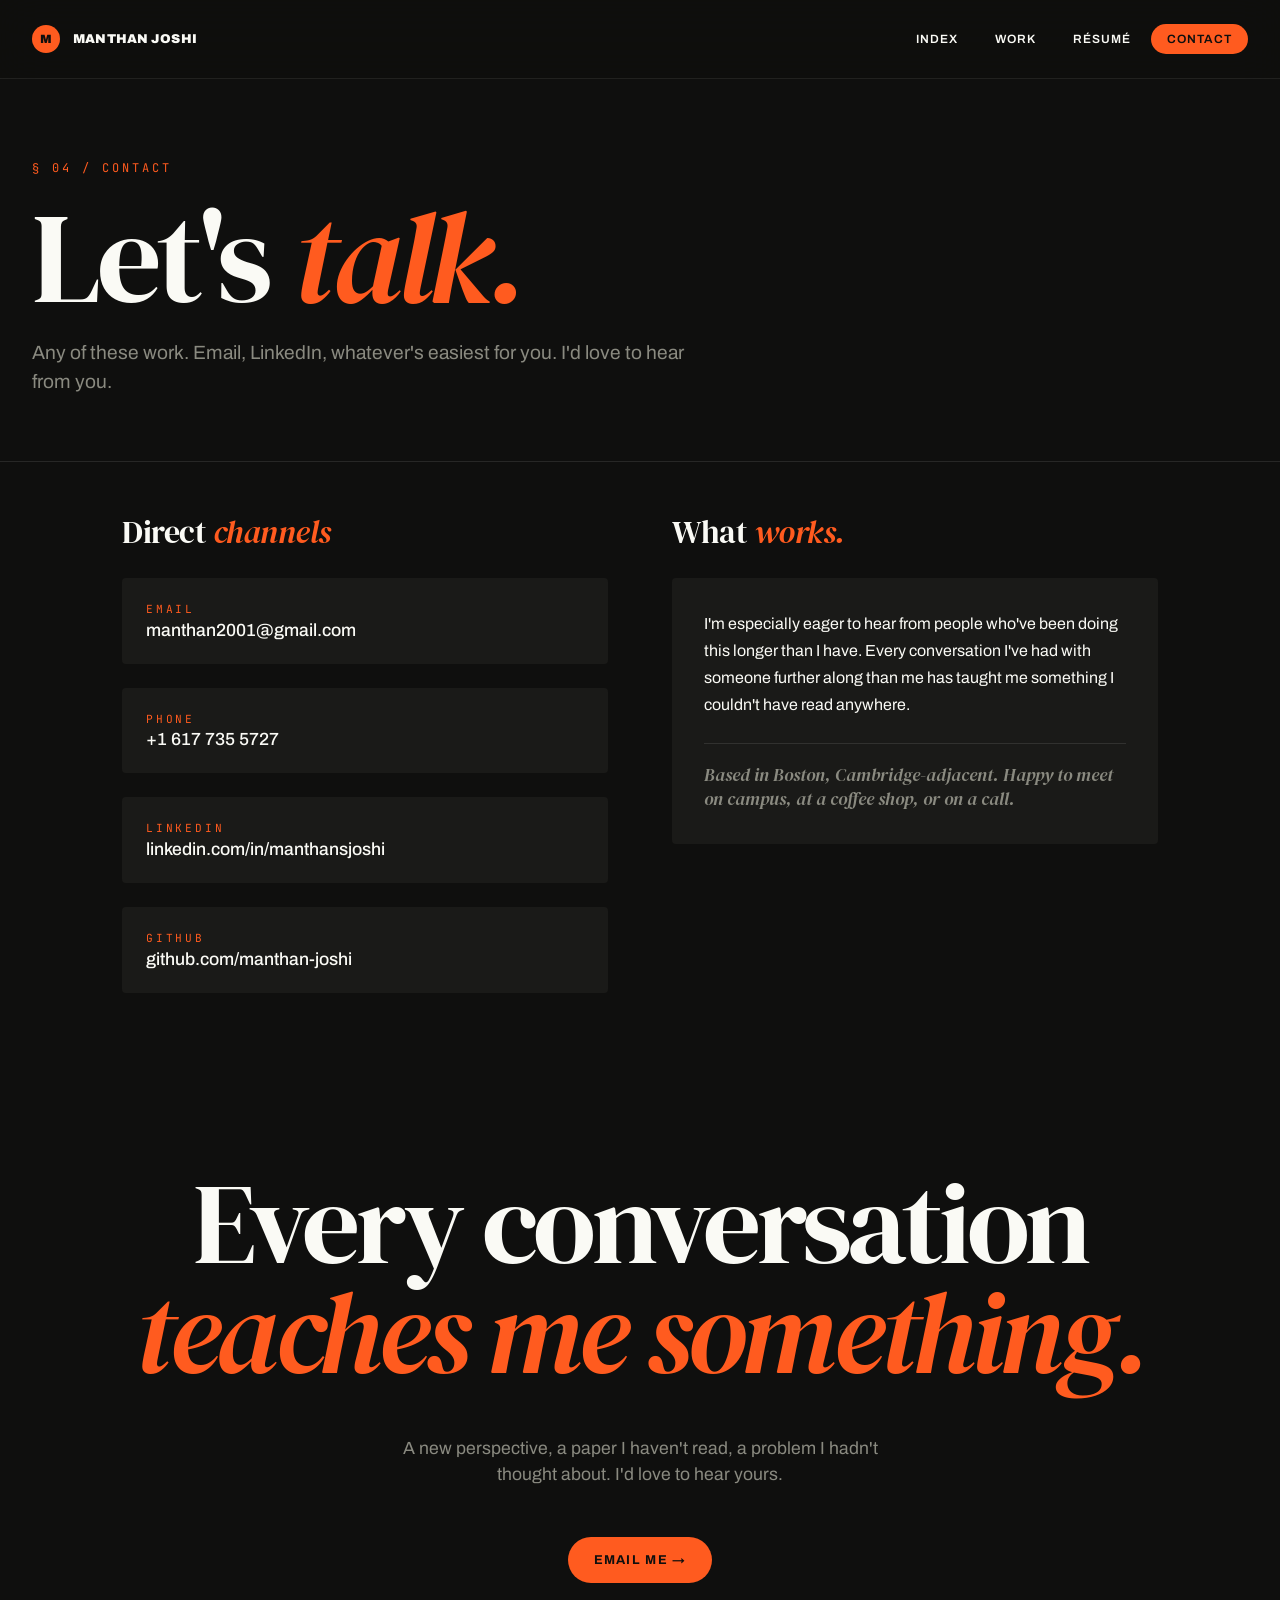
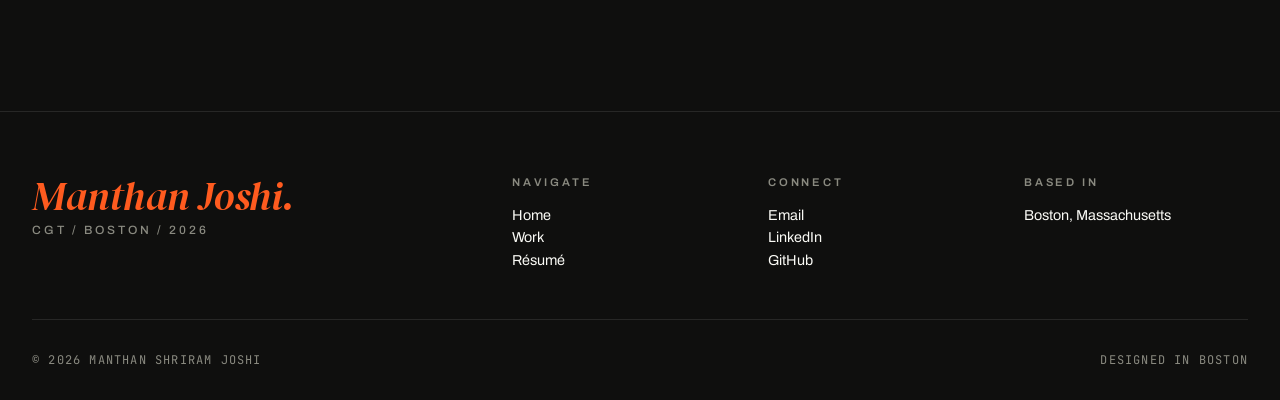
==== contact.html @ 99e28881 "Add files via upload" ====
<!DOCTYPE html>
<html lang="en">
<head>
<meta charset="UTF-8">
<meta name="viewport" content="width=device-width, initial-scale=1.0">
<title>Contact — Manthan Joshi</title>
<link rel="preconnect" href="https://fonts.googleapis.com">
<link rel="preconnect" href="https://fonts.gstatic.com" crossorigin>
<link href="https://fonts.googleapis.com/css2?family=Archivo:wght@400;500;600;700;800;900&family=DM+Serif+Display:ital@0;1&family=JetBrains+Mono:wght@400&display=swap" rel="stylesheet">
<link rel="stylesheet" href="styles.css">
</head>
<body>

<nav>
  <a href="index.html" class="brand"><span class="mark">M</span><span>MANTHAN JOSHI</span></a>
  <div class="nav-links">
    <a href="index.html">Index</a>    <a href="projects.html">Work</a>
    <a href="resume.html">Résumé</a>
    <a href="contact.html" class="current">Contact</a>
  </div>
</nav>

<section class="page-hero">
  <div class="kicker">§ 04 / Contact</div>
  <h1>Let's <span class="it">talk.</span></h1>
  <p class="subtitle">Any of these work. Email, LinkedIn, whatever's easiest for you. I'd love to hear from you.</p>
</section>

<section class="contact-grid">
  <div class="contact-block">
    <h3>Direct <span class="it">channels</span></h3>
    <div class="contact-list">
      <a href="mailto:manthan2001@gmail.com" class="contact-item">
        <span class="label">Email</span>
        <span class="value">manthan2001@gmail.com</span>
      </a>
      <a href="tel:+16177355727" class="contact-item">
        <span class="label">Phone</span>
        <span class="value">+1 617 735 5727</span>
      </a>
      <a href="https://www.linkedin.com/in/manthansjoshi/" target="_blank" class="contact-item">
        <span class="label">LinkedIn</span>
        <span class="value">linkedin.com/in/manthansjoshi</span>
      </a>
      <a href="https://github.com/manthan-joshi" target="_blank" class="contact-item">
        <span class="label">GitHub</span>
        <span class="value">github.com/manthan-joshi</span>
      </a>
    </div>
  </div>

  <div class="contact-block">
    <h3>What <span class="it">works.</span></h3>
    <div style="background:var(--panel);padding:2rem;border-radius:4px;font-size:1rem;line-height:1.7">
      <p style="margin-bottom:1.2rem">I'm especially eager to hear from people who've been doing this longer than I have. Every conversation I've had with someone further along than me has taught me something I couldn't have read anywhere.</p>
      <p style="color:var(--ink-dim);font-style:italic;font-family:'DM Serif Display',serif;font-size:1.1rem;line-height:1.4;padding-top:1.2rem;border-top:1px solid var(--line);margin-top:1.5rem">Based in Boston, Cambridge-adjacent. Happy to meet on campus, at a coffee shop, or on a call.</p>
    </div>
  </div>
</section>

<section class="cta-block">
  <h2>Every conversation <span class="it">teaches me something.</span></h2>
  <p class="sub">A new perspective, a paper I haven't read, a problem I hadn't thought about. I'd love to hear yours.</p>
  <div class="cta-row">
    <a href="mailto:manthan2001@gmail.com" class="btn btn-primary">Email Me →</a>
  </div>
</section>

<footer>
  <div class="footer-grid">
    <div class="footer-brand">Manthan <em>Joshi.</em><span>CGT / Boston / 2026</span></div>
    <div>
      <h4>Navigate</h4>
      <a href="index.html">Home</a>      <a href="projects.html">Work</a>
      <a href="resume.html">Résumé</a>
    </div>
    <div>
      <h4>Connect</h4>
      <a href="mailto:manthan2001@gmail.com">Email</a>
      <a href="https://www.linkedin.com/in/manthansjoshi/" target="_blank">LinkedIn</a>
      <a href="https://github.com/manthan-joshi" target="_blank">GitHub</a>
    </div>
    <div>
      <h4>Based in</h4>
      <a>Boston, Massachusetts</a>
    </div>
  </div>
  <div class="footer-bottom">
    <div>© 2026 MANTHAN SHRIRAM JOSHI</div>
    <div>DESIGNED IN BOSTON</div>
  </div>
</footer>

</body>
</html>
---- styles.css ----
/* ============================================
   MANTHAN JOSHI PORTFOLIO — MASTER STYLESHEET
   ============================================ */

:root{
  --bg:#0f0f0e;
  --ink:#fafaf5;
  --ink-dim:#8a8a80;
  --accent:#ff5b1f;
  --panel:#1a1a18;
  --yellow:#ffd84a;
  --line:rgba(255,255,245,0.1);
  --line-strong:rgba(255,255,245,0.15);
}

*{margin:0;padding:0;box-sizing:border-box}
html{scroll-behavior:smooth}
body{
  background:var(--bg);color:var(--ink);
  font-family:'Archivo',sans-serif;font-weight:400;
  overflow-x:hidden;-webkit-font-smoothing:antialiased;
}
a{color:inherit}
img{max-width:100%;height:auto}

/* ====== NAV ====== */
nav{
  position:fixed;top:0;left:0;right:0;z-index:100;
  display:flex;justify-content:space-between;align-items:center;
  padding:1.5rem 2rem;
  background:rgba(15,15,14,0.85);backdrop-filter:blur(20px);
  border-bottom:1px solid rgba(255,255,245,0.08);
  font-size:0.8rem;font-weight:500;letter-spacing:0.05em;
}
.brand{display:flex;align-items:center;gap:0.8rem;font-weight:900;text-transform:uppercase;letter-spacing:0.02em;text-decoration:none;color:var(--ink)}
.brand .mark{width:28px;height:28px;background:var(--accent);border-radius:50%;display:flex;align-items:center;justify-content:center;color:var(--bg);font-size:0.75rem;font-weight:900}
.nav-links{display:flex;gap:0.3rem}
.nav-links a{color:var(--ink);text-decoration:none;padding:0.5rem 1rem;border-radius:999px;transition:all 0.2s;text-transform:uppercase;font-size:0.75rem;letter-spacing:0.08em;font-weight:600}
.nav-links a:hover{background:var(--ink);color:var(--bg)}
.nav-links a.current{background:var(--accent);color:var(--bg)}

/* ====== HERO (HOMEPAGE) ====== */
.hero{
  min-height:100vh;padding:8rem 2rem 4rem;
  display:grid;grid-template-columns:1fr;gap:2rem;
  position:relative;
}
.hero-top{display:flex;justify-content:space-between;align-items:flex-start;font-size:0.75rem;letter-spacing:0.25em;text-transform:uppercase;color:var(--ink-dim);font-family:'JetBrains Mono',monospace;flex-wrap:wrap;gap:1rem}
.hero-top .dot{display:inline-block;width:8px;height:8px;background:var(--accent);border-radius:50%;margin-right:0.5rem;vertical-align:middle;animation:flash 2s infinite}
@keyframes flash{0%,100%{opacity:1}50%{opacity:0.3}}

.hero-headline{
  font-family:'DM Serif Display',serif;font-weight:400;
  font-size:clamp(4rem,18vw,22rem);
  line-height:0.82;
  letter-spacing:-0.045em;
  margin:2rem 0;
}
.hero-headline .line{display:block;position:relative}
.hero-headline .line1{color:var(--ink)}
.hero-headline .line2{color:var(--accent);font-style:italic;padding-left:12%}
.hero-headline .line3{color:var(--ink);text-align:right}
.hero-headline .reveal{display:inline-block;overflow:hidden;vertical-align:bottom}
.hero-headline .reveal span{display:inline-block;transform:translateY(100%);animation:up 1s cubic-bezier(.2,.8,.2,1) forwards}
.hero-headline .line1 .reveal span{animation-delay:0.1s}
.hero-headline .line2 .reveal span{animation-delay:0.3s}
.hero-headline .line3 .reveal span{animation-delay:0.5s}
@keyframes up{to{transform:translateY(0)}}

.hero-foot{
  display:grid;grid-template-columns:1fr auto 1fr;gap:3rem;
  padding-top:2rem;border-top:1px solid var(--line-strong);
  align-items:end;
}
.hero-intro{font-size:1.1rem;line-height:1.5;max-width:48ch}
.hero-intro .hl{background:var(--accent);color:var(--bg);padding:0.05em 0.3em;font-weight:700}

.hero-img-wrap{position:relative;width:200px;height:260px}
.hero-img{width:100%;height:100%;object-fit:cover;filter:contrast(1.05) saturate(0.95)}

.hero-cta{display:flex;flex-direction:column;gap:0.8rem;align-items:flex-end}

/* ====== BUTTONS ====== */
.btn{padding:1rem 1.6rem;font-weight:700;text-transform:uppercase;letter-spacing:0.1em;font-size:0.8rem;text-decoration:none;border-radius:999px;transition:all 0.2s;display:inline-flex;align-items:center;gap:0.5rem;cursor:pointer;border:none;font-family:inherit}
.btn-primary{background:var(--accent);color:var(--bg)}
.btn-primary:hover{background:var(--yellow);transform:translate(-2px,-2px);box-shadow:4px 4px 0 var(--ink)}
.btn-ghost{background:transparent;color:var(--ink);border:1px solid var(--ink)}
.btn-ghost:hover{background:var(--ink);color:var(--bg)}

/* ====== CAPABILITIES BAND (was loud orange marquee) ====== */
.scroller{
  background:transparent;
  color:var(--ink-dim);
  padding:2.5rem 0;overflow:hidden;white-space:nowrap;
  border-top:1px solid var(--line);border-bottom:1px solid var(--line);
  margin:2rem 0;
}
.scroller-track{
  display:inline-block;animation:roll 90s linear infinite;
  font-family:'Archivo',sans-serif;font-size:0.85rem;
  font-weight:500;letter-spacing:0.35em;text-transform:uppercase;
}
.scroller-track span{margin:0 2.5rem}
.scroller-track .star{color:var(--accent);opacity:0.7;font-weight:400}
@keyframes roll{from{transform:translateX(0)}to{transform:translateX(-50%)}}

/* ====== SECTIONS ====== */
.section{padding:8rem 2rem;position:relative}
.section-label{
  display:flex;align-items:center;gap:1rem;margin-bottom:3rem;
  font-size:0.75rem;letter-spacing:0.25em;text-transform:uppercase;
  font-family:'JetBrains Mono',monospace;color:var(--ink-dim);
}
.section-label .num{font-family:'DM Serif Display',serif;font-style:italic;font-size:3rem;color:var(--accent);letter-spacing:-0.02em}
.section-label .line{flex:1;height:1px;background:var(--line-strong)}

/* ====== ABOUT ====== */
.about-grid{display:grid;grid-template-columns:2fr 1fr;gap:4rem;align-items:start}
.about h2{font-family:'DM Serif Display',serif;font-size:clamp(2.5rem,5vw,4.5rem);line-height:1.05;font-weight:400;letter-spacing:-0.025em;margin-bottom:2rem}
.about h2 .it{font-style:italic;color:var(--accent)}
.about-body{font-size:1.15rem;line-height:1.6;color:var(--ink);max-width:60ch}
.about-body p+p{margin-top:1.5rem}
.about-body .pull{font-family:'DM Serif Display',serif;font-style:italic;color:var(--accent)}

/* Sidebar — FIXED: now uses Archivo instead of JetBrains Mono */
.about-side{background:var(--panel);padding:2rem;border-radius:4px}
.about-side dt{
  font-family:'Archivo',sans-serif;
  font-size:0.7rem;letter-spacing:0.25em;text-transform:uppercase;
  color:var(--ink-dim);font-weight:600;
  margin-top:1.4rem;margin-bottom:0.25rem;
}
.about-side dt:first-child{margin-top:0}
.about-side dd{
  font-family:'Archivo',sans-serif;
  font-size:1rem;color:var(--ink);font-weight:500;
  line-height:1.4;letter-spacing:-0.005em;
}
.about-side dd .accent{color:var(--accent)}

/* ====== WORK ARCHIVE ====== */
.archive{padding:6rem 2rem;background:var(--panel)}
.archive-head{display:flex;justify-content:space-between;align-items:baseline;margin-bottom:3rem;flex-wrap:wrap;gap:1rem}
.archive-head h2{font-family:'DM Serif Display',serif;font-size:clamp(3rem,6vw,5rem);font-weight:400;letter-spacing:-0.03em}
.archive-head h2 .it{font-style:italic;color:var(--accent)}
.archive-head .count{font-family:'JetBrains Mono',monospace;font-size:0.8rem;letter-spacing:0.2em;color:var(--ink-dim);text-transform:uppercase}

.work-row{
  display:grid;grid-template-columns:60px 140px 1fr auto 40px;
  gap:2rem;align-items:center;
  padding:2rem 0;border-top:1px solid var(--line);
  transition:all 0.3s;position:relative;
  text-decoration:none;color:var(--ink);
}
.work-row:last-child{border-bottom:1px solid var(--line)}
.work-row:hover{padding-left:1rem}
.work-row:hover .w-title{color:var(--accent)}
.work-row:hover .w-arrow{transform:translateX(6px);color:var(--accent)}
.w-num{font-family:'DM Serif Display',serif;font-style:italic;font-size:2rem;color:var(--ink-dim)}
.w-cat{font-family:'JetBrains Mono',monospace;font-size:0.7rem;letter-spacing:0.2em;text-transform:uppercase;color:var(--ink-dim)}
.w-title{font-family:'DM Serif Display',serif;font-size:clamp(1.4rem,2.5vw,2rem);line-height:1.15;font-weight:400;letter-spacing:-0.015em;transition:color 0.3s}
.w-title .it{font-style:italic}
.w-year{font-family:'JetBrains Mono',monospace;font-size:0.8rem;color:var(--ink-dim);letter-spacing:0.1em}
.w-arrow{font-size:1.5rem;color:var(--ink-dim);transition:all 0.3s}

/* ====== CTA BLOCK ====== */
.cta-block{padding:8rem 2rem;text-align:center;position:relative}
.cta-block h2{font-family:'DM Serif Display',serif;font-size:clamp(3rem,9vw,8rem);line-height:0.95;font-weight:400;letter-spacing:-0.04em;margin-bottom:3rem}
.cta-block h2 .it{font-style:italic;color:var(--accent)}
.cta-block .sub{font-size:1.1rem;color:var(--ink-dim);max-width:50ch;margin:0 auto 3rem;line-height:1.5}
.cta-row{display:flex;gap:1rem;justify-content:center;flex-wrap:wrap}

/* ====== FOOTER ====== */
footer{background:var(--bg);padding:4rem 2rem 2rem;border-top:1px solid var(--line)}
.footer-grid{display:grid;grid-template-columns:2fr 1fr 1fr 1fr;gap:2rem;margin-bottom:3rem}
.footer-brand{font-family:'DM Serif Display',serif;font-size:2.5rem;font-style:italic;color:var(--accent);line-height:1}
.footer-brand span{display:block;font-family:'Archivo',sans-serif;font-style:normal;font-size:0.75rem;color:var(--ink-dim);letter-spacing:0.25em;text-transform:uppercase;margin-top:0.5rem;font-weight:500}
footer h4{font-size:0.7rem;letter-spacing:0.25em;text-transform:uppercase;color:var(--ink-dim);margin-bottom:1rem;font-weight:600}
footer a{display:block;color:var(--ink);text-decoration:none;padding:0.2rem 0;font-size:0.9rem;transition:color 0.2s}
footer a:hover{color:var(--accent)}
.footer-bottom{border-top:1px solid var(--line);padding-top:2rem;display:flex;justify-content:space-between;font-family:'JetBrains Mono',monospace;font-size:0.75rem;color:var(--ink-dim);letter-spacing:0.1em;flex-wrap:wrap;gap:1rem}

/* ============================================
   INNER PAGE STYLES (About, Projects, etc.)
   ============================================ */

/* Page hero (non-home) */
.page-hero{padding:10rem 2rem 4rem;border-bottom:1px solid var(--line)}
.page-hero .kicker{font-family:'JetBrains Mono',monospace;font-size:0.75rem;letter-spacing:0.25em;text-transform:uppercase;color:var(--accent);margin-bottom:1.5rem}
.page-hero h1{
  font-family:'DM Serif Display',serif;font-weight:400;
  font-size:clamp(3.5rem,10vw,9rem);line-height:0.9;
  letter-spacing:-0.035em;margin-bottom:1.5rem;
}
.page-hero h1 .it{font-style:italic;color:var(--accent)}
.page-hero .subtitle{font-size:1.2rem;line-height:1.5;max-width:60ch;color:var(--ink-dim)}

/* About page specific */
.about-page .long{padding:5rem 2rem;max-width:1400px;margin:0 auto}
.about-page .long-grid{display:grid;grid-template-columns:1fr 2fr;gap:5rem;align-items:start}
.about-page .long-grid .label{font-family:'JetBrains Mono',monospace;font-size:0.75rem;letter-spacing:0.25em;text-transform:uppercase;color:var(--accent);position:sticky;top:7rem}
.about-page .long-grid .body{font-size:1.25rem;line-height:1.6;color:var(--ink)}
.about-page .long-grid .body p+p{margin-top:1.5rem}
.about-page .long-grid .body .pull{font-family:'DM Serif Display',serif;font-style:italic;color:var(--accent);font-size:1.4rem;line-height:1.3;display:block;margin:1.5rem 0;padding-left:1.5rem;border-left:2px solid var(--accent)}

/* Values / how I work grid */
.values-grid{display:grid;grid-template-columns:repeat(3,1fr);gap:1.5rem;margin-top:3rem}
.value-card{background:var(--panel);padding:2rem;border-radius:4px;border-top:2px solid var(--accent)}
.value-card .num{font-family:'DM Serif Display',serif;font-style:italic;font-size:2.5rem;color:var(--accent);line-height:1}
.value-card h4{font-family:'DM Serif Display',serif;font-size:1.5rem;font-weight:400;margin:0.5rem 0 0.8rem;letter-spacing:-0.01em}
.value-card p{font-size:0.95rem;line-height:1.55;color:var(--ink)}

/* Timeline */
.timeline{padding:5rem 2rem;max-width:1400px;margin:0 auto;border-top:1px solid var(--line)}
.timeline-item{display:grid;grid-template-columns:180px 1fr;gap:3rem;padding:2.5rem 0;border-top:1px solid var(--line);align-items:baseline}
.timeline-item:first-of-type{border-top:none}
.timeline-item .when{font-family:'JetBrains Mono',monospace;font-size:0.85rem;letter-spacing:0.1em;color:var(--accent)}
.timeline-item h3{font-family:'DM Serif Display',serif;font-size:1.8rem;font-weight:400;line-height:1.2;margin-bottom:0.25rem;letter-spacing:-0.015em}
.timeline-item h3 .it{font-style:italic}
.timeline-item .where{font-size:0.9rem;color:var(--ink-dim);margin-bottom:0.8rem}
.timeline-item p{font-size:1rem;line-height:1.55;color:var(--ink);max-width:65ch}

/* Projects index page */
.proj-index{padding:3rem 2rem;max-width:1400px;margin:0 auto}
.proj-grid{display:grid;grid-template-columns:repeat(2,1fr);gap:1.5rem}
.proj-card{
  background:var(--panel);padding:3rem 2.5rem;border-radius:4px;
  text-decoration:none;color:var(--ink);position:relative;
  transition:all 0.3s;overflow:hidden;
  display:flex;flex-direction:column;min-height:320px;
}
.proj-card::before{content:'';position:absolute;top:0;left:0;right:0;height:3px;background:var(--accent);transform:scaleX(0);transform-origin:left;transition:transform 0.4s}
.proj-card:hover::before{transform:scaleX(1)}
.proj-card:hover{background:#212120;transform:translateY(-4px)}
.proj-card .cat{font-family:'JetBrains Mono',monospace;font-size:0.7rem;letter-spacing:0.25em;text-transform:uppercase;color:var(--accent);margin-bottom:1.5rem}
.proj-card h3{font-family:'DM Serif Display',serif;font-size:1.9rem;font-weight:400;line-height:1.15;margin-bottom:1rem;letter-spacing:-0.015em}
.proj-card h3 .it{font-style:italic}
.proj-card p{font-size:0.95rem;line-height:1.55;color:var(--ink-dim);margin-bottom:2rem;flex-grow:1}
.proj-card .foot{display:flex;justify-content:space-between;align-items:center;font-family:'JetBrains Mono',monospace;font-size:0.75rem;color:var(--ink-dim);letter-spacing:0.15em;text-transform:uppercase}
.proj-card .foot .arrow{color:var(--accent);font-size:1.2rem;font-family:inherit}

/* Single project page */
.proj-page{padding:3rem 2rem;max-width:1100px;margin:0 auto}
.proj-page .back{display:inline-flex;align-items:center;gap:0.5rem;font-family:'JetBrains Mono',monospace;font-size:0.75rem;letter-spacing:0.2em;text-transform:uppercase;color:var(--ink-dim);text-decoration:none;margin-bottom:3rem;transition:color 0.2s}
.proj-page .back:hover{color:var(--accent)}
.proj-page .meta-row{display:flex;gap:2rem;flex-wrap:wrap;margin-bottom:2rem;font-family:'JetBrains Mono',monospace;font-size:0.75rem;letter-spacing:0.2em;text-transform:uppercase;color:var(--ink-dim)}
.proj-page .meta-row .item strong{color:var(--accent);font-weight:400;display:block;margin-bottom:0.2rem}
.proj-page h1{font-family:'DM Serif Display',serif;font-size:clamp(2.5rem,6vw,5rem);font-weight:400;line-height:0.95;letter-spacing:-0.03em;margin-bottom:1.5rem}
.proj-page h1 .it{font-style:italic;color:var(--accent)}
.proj-page .lead{font-size:1.3rem;line-height:1.5;color:var(--ink);max-width:60ch;margin-bottom:3rem;padding-bottom:3rem;border-bottom:1px solid var(--line)}
.proj-page h2{font-family:'DM Serif Display',serif;font-size:2.2rem;font-weight:400;letter-spacing:-0.02em;margin:3rem 0 1.5rem;line-height:1.15}
.proj-page h2 .it{font-style:italic;color:var(--accent)}
.proj-page p{font-size:1.05rem;line-height:1.7;color:var(--ink);max-width:70ch;margin-bottom:1.2rem}
.proj-page ul{max-width:70ch;margin-bottom:1.5rem}
.proj-page li{font-size:1.05rem;line-height:1.65;color:var(--ink);margin-bottom:0.6rem;padding-left:1.5rem;position:relative}
.proj-page li::before{content:'◆';position:absolute;left:0;color:var(--accent);font-size:0.7rem;top:0.4rem}
.proj-page .callout{background:var(--panel);padding:2rem;border-left:3px solid var(--accent);margin:2rem 0;font-family:'DM Serif Display',serif;font-style:italic;font-size:1.3rem;line-height:1.4;color:var(--ink)}
.tag-row{display:flex;flex-wrap:wrap;gap:0.5rem;margin:2rem 0}
.tag{display:inline-block;padding:0.4rem 0.9rem;border:1px solid var(--line-strong);border-radius:999px;font-family:'JetBrains Mono',monospace;font-size:0.7rem;letter-spacing:0.15em;text-transform:uppercase;color:var(--ink-dim)}

/* Project hero action button */
.page-hero .hero-actions{margin-top:2rem;display:flex;gap:1rem;flex-wrap:wrap}

/* Live project / write-up block */
.live-block{margin:4rem 0 2rem;background:var(--panel);border:1px solid var(--line-strong);border-radius:4px;padding:3rem;position:relative;overflow:hidden}
.live-block::before{content:'';position:absolute;top:0;left:0;width:4px;height:100%;background:var(--accent)}
.live-inner{max-width:60ch}
.live-kicker{font-family:'JetBrains Mono',monospace;font-size:0.75rem;letter-spacing:0.25em;text-transform:uppercase;color:var(--accent);margin-bottom:1.5rem}
.live-block h3{font-family:'DM Serif Display',serif;font-size:2rem;font-weight:400;line-height:1.15;letter-spacing:-0.02em;margin-bottom:1.2rem;color:var(--ink)}
.live-block h3 .it{font-style:italic;color:var(--accent)}
.live-block p{font-size:1.05rem;line-height:1.65;color:var(--ink-dim);margin-bottom:2rem}
.live-block .btn{margin-top:0.5rem}

/* Resume page */
.resume-page{padding:3rem 2rem;max-width:1100px;margin:0 auto}
.resume-actions{display:flex;gap:1rem;flex-wrap:wrap;margin-bottom:3rem}
.resume-embed{width:100%;height:1100px;border:1px solid var(--line-strong);border-radius:4px;background:var(--panel)}

/* Contact page */
.contact-grid{padding:3rem 2rem;max-width:1100px;margin:0 auto;display:grid;grid-template-columns:1fr 1fr;gap:4rem}
.contact-block h3{font-family:'DM Serif Display',serif;font-size:2rem;font-weight:400;letter-spacing:-0.015em;margin-bottom:1.5rem}
.contact-block h3 .it{font-style:italic;color:var(--accent)}
.contact-list{display:grid;gap:1.5rem}
.contact-item{display:flex;flex-direction:column;gap:0.3rem;padding:1.5rem;background:var(--panel);border-radius:4px;text-decoration:none;color:var(--ink);transition:all 0.2s}
.contact-item:hover{background:#212120;transform:translateX(4px)}
.contact-item .label{font-family:'JetBrains Mono',monospace;font-size:0.7rem;letter-spacing:0.25em;text-transform:uppercase;color:var(--accent)}
.contact-item .value{font-size:1.1rem;font-weight:500}

/* ====== RESPONSIVE ====== */
@media (max-width:900px){
  .hero-foot{grid-template-columns:1fr}
  .hero-cta{align-items:flex-start}
  .about-grid{grid-template-columns:1fr}
  .work-row{grid-template-columns:auto 1fr auto;gap:1rem}
  .w-cat,.w-year{display:none}
  .nav-links{display:none}
  .footer-grid{grid-template-columns:1fr 1fr}
  .about-page .long-grid{grid-template-columns:1fr;gap:1rem}
  .about-page .long-grid .label{position:static}
  .values-grid{grid-template-columns:1fr}
  .timeline-item{grid-template-columns:1fr;gap:0.5rem}
  .proj-grid{grid-template-columns:1fr}
  .contact-grid{grid-template-columns:1fr;gap:3rem}
  .page-hero{padding-top:7rem}
}

@media (max-width:600px){
  nav{padding:1rem}
  .brand span:last-child{display:none}
  .hero{padding:6rem 1.5rem 3rem}
  .section,.archive,.cta-block{padding-left:1.5rem;padding-right:1.5rem}
}

/* ============================================
   DATA GRAPHICS / INFOGRAPHICS
   ============================================ */

/* Workflow diagram (CRISPR) */
.workflow{
  display:grid;grid-template-columns:repeat(5,1fr);
  gap:0;margin:3rem 0;
  background:var(--panel);padding:2.5rem 2rem;border-radius:4px;
  position:relative;
}
.workflow-step{
  text-align:center;padding:0 0.5rem;position:relative;
}
.workflow-step:not(:last-child)::after{
  content:'→';position:absolute;right:-0.4rem;top:0.8rem;
  color:var(--accent);font-size:1.2rem;
}
.workflow-step .num{
  display:inline-block;width:2.2rem;height:2.2rem;
  border:1px solid var(--accent);border-radius:50%;
  line-height:2.1rem;font-family:'DM Serif Display',serif;
  font-style:italic;font-size:1rem;color:var(--accent);
  margin-bottom:1rem;
}
.workflow-step h5{
  font-family:'DM Serif Display',serif;font-size:1.05rem;
  font-weight:400;letter-spacing:-0.01em;line-height:1.2;
  margin-bottom:0.4rem;
}
.workflow-step p{
  font-family:'Archivo',sans-serif;font-size:0.75rem;
  color:var(--ink-dim);line-height:1.4;letter-spacing:0.02em;
  margin:0;
}

/* Data chart (M4 protein) */
.chart-card{
  background:var(--panel);padding:2.5rem 2rem;border-radius:4px;
  margin:3rem 0;
}
.chart-card .chart-title{
  font-family:'DM Serif Display',serif;font-size:1.4rem;
  font-weight:400;letter-spacing:-0.01em;margin-bottom:0.3rem;
}
.chart-card .chart-sub{
  font-family:'Archivo',sans-serif;font-size:0.75rem;
  letter-spacing:0.2em;text-transform:uppercase;
  color:var(--ink-dim);margin-bottom:2rem;
}
.bar-row{
  display:grid;grid-template-columns:200px 1fr auto;
  gap:1.5rem;align-items:center;margin-bottom:1.3rem;
}
.bar-label{
  font-family:'Archivo',sans-serif;font-size:0.9rem;
  color:var(--ink);font-weight:500;
}
.bar-label small{display:block;color:var(--ink-dim);font-weight:400;font-size:0.75rem;margin-top:0.15rem}
.bar-track{
  height:8px;background:rgba(255,255,255,0.06);
  border-radius:999px;overflow:hidden;
}
.bar-fill{
  height:100%;border-radius:999px;
  background:var(--ink-dim);
  animation:fillbar 1.5s cubic-bezier(.2,.8,.2,1) forwards;
  transform:scaleX(0);transform-origin:left;
}
.bar-fill.accent{background:var(--accent)}
@keyframes fillbar{to{transform:scaleX(1)}}
.bar-value{
  font-family:'DM Serif Display',serif;
  font-size:1.4rem;letter-spacing:-0.02em;
  color:var(--ink);min-width:4rem;text-align:right;
}
.bar-value.accent{color:var(--accent);font-style:italic}
.chart-note{
  font-size:0.85rem;color:var(--ink-dim);line-height:1.5;
  padding-top:1.2rem;border-top:1px solid var(--line);
  margin-top:1rem;max-width:60ch;
}

/* Comparison sheet (Regulatory) */
.compare-sheet{
  background:var(--panel);border-radius:4px;
  margin:3rem 0;overflow:hidden;
}
.compare-head{
  display:grid;grid-template-columns:200px 1fr 1fr;
  gap:0;padding:1.5rem 2rem;
  border-bottom:1px solid var(--line-strong);
  font-family:'DM Serif Display',serif;
}
.compare-head .col-label{font-family:'Archivo',sans-serif;font-size:0.7rem;letter-spacing:0.25em;text-transform:uppercase;color:var(--ink-dim);font-weight:600}
.compare-head .col-name{font-size:1.4rem;font-weight:400;letter-spacing:-0.01em}
.compare-head .col-name em{font-style:italic;color:var(--accent)}
.compare-head .col-sub{font-family:'Archivo',sans-serif;font-size:0.75rem;color:var(--ink-dim);margin-top:0.2rem;text-transform:none;letter-spacing:0}
.compare-row{
  display:grid;grid-template-columns:200px 1fr 1fr;gap:0;
  padding:1.2rem 2rem;border-bottom:1px solid var(--line);
  align-items:start;
}
.compare-row:last-child{border-bottom:none}
.compare-row .c-label{
  font-family:'Archivo',sans-serif;font-size:0.7rem;
  letter-spacing:0.25em;text-transform:uppercase;
  color:var(--ink-dim);font-weight:600;padding-top:0.2rem;
}
.compare-row .c-value{
  font-family:'Archivo',sans-serif;font-size:0.95rem;
  color:var(--ink);line-height:1.5;font-weight:400;
}

/* Pipeline diagram (CurcuNano) */
.pipeline{
  background:var(--panel);padding:2.5rem 2rem;border-radius:4px;
  margin:3rem 0;
}
.pipeline-stages{
  display:grid;grid-template-columns:repeat(3,1fr);gap:1rem;
}
.stage{
  padding:1.5rem 1.2rem;border:1px solid var(--line-strong);
  border-radius:4px;position:relative;
}
.stage.active{border-color:var(--accent);background:rgba(255,91,31,0.04)}
.stage .stage-idx{
  font-family:'DM Serif Display',serif;font-style:italic;
  font-size:0.9rem;color:var(--accent);
}
.stage h5{
  font-family:'DM Serif Display',serif;font-size:1.2rem;
  font-weight:400;margin:0.5rem 0 0.3rem;letter-spacing:-0.01em;
}
.stage p{
  font-family:'Archivo',sans-serif;font-size:0.8rem;
  color:var(--ink-dim);line-height:1.5;margin:0;
}
.pipeline-footer{
  font-family:'Archivo',sans-serif;font-size:0.8rem;
  color:var(--ink-dim);letter-spacing:0.1em;margin-top:1.5rem;
  padding-top:1.5rem;border-top:1px solid var(--line);text-align:center;
}

@media (max-width:900px){
  .workflow{grid-template-columns:1fr;gap:2rem}
  .workflow-step:not(:last-child)::after{content:'↓';right:auto;left:50%;top:auto;bottom:-1.5rem;transform:translateX(-50%)}
  .bar-row{grid-template-columns:1fr;gap:0.5rem}
  .compare-head,.compare-row{grid-template-columns:1fr;gap:0.5rem}
  .pipeline-stages{grid-template-columns:1fr}
}

/* ============================================
   PROJECT CODENAMES
   ============================================ */

/* In the work archive list (homepage) */
.w-code{
  font-family:'DM Serif Display',serif;
  font-style:italic;font-size:1.1rem;
  color:var(--accent);letter-spacing:-0.01em;
  line-height:1.2;
}
.w-code small{
  display:block;font-family:'Archivo',sans-serif;font-style:normal;
  font-size:0.65rem;letter-spacing:0.25em;text-transform:uppercase;
  color:var(--ink-dim);margin-top:0.2rem;font-weight:500;
}

/* In project cards (projects.html) */
.proj-code{
  display:flex;align-items:baseline;gap:0.6rem;margin-bottom:1.5rem;
}
.proj-code .code-name{
  font-family:'DM Serif Display',serif;font-style:italic;
  font-size:1.5rem;color:var(--accent);letter-spacing:-0.01em;
  line-height:1;
}
.proj-code .code-meta{
  font-family:'JetBrains Mono',monospace;font-size:0.7rem;
  letter-spacing:0.25em;text-transform:uppercase;color:var(--ink-dim);
}

/* On individual project pages (above h1) */
.code-stamp{
  display:inline-flex;align-items:baseline;gap:0.8rem;margin-bottom:1.5rem;
}
.code-stamp .stamp-label{
  font-family:'Archivo',sans-serif;font-size:0.7rem;
  letter-spacing:0.25em;text-transform:uppercase;
  color:var(--ink-dim);font-weight:600;
}
.code-stamp .stamp-name{
  font-family:'DM Serif Display',serif;font-style:italic;
  font-size:1.8rem;color:var(--accent);letter-spacing:-0.01em;
  line-height:1;
}

/* ============================================
   LESSONS (homepage About section)
   Editorial numbered list, not cards
   ============================================ */
.lessons-intro{
  font-size:1.15rem;line-height:1.6;color:var(--ink-dim);
  max-width:55ch;margin-bottom:3rem;
}
.lessons-intro em{font-family:'DM Serif Display',serif;font-style:italic;color:var(--ink)}
.lesson-row{
  display:grid;grid-template-columns:70px 1fr;gap:2rem;
  padding:2.2rem 0;border-top:1px solid var(--line);
  align-items:start;
}
.lesson-row:last-child{border-bottom:1px solid var(--line)}
.lesson-row .ln-num{
  font-family:'DM Serif Display',serif;font-style:italic;
  font-size:2.5rem;color:var(--accent);line-height:0.85;
  letter-spacing:-0.02em;
}
.lesson-row h4{
  font-family:'DM Serif Display',serif;font-size:clamp(1.4rem,2.2vw,1.8rem);
  font-weight:400;letter-spacing:-0.015em;line-height:1.2;
  margin-bottom:0.7rem;
}
.lesson-row h4 .it{font-style:italic;color:var(--accent)}
.lesson-row p{
  font-size:1rem;line-height:1.6;color:var(--ink);
  max-width:55ch;
}

@media (max-width:900px){
  .lesson-row{grid-template-columns:1fr;gap:0.5rem}
}

/* ============================================
   INLINE PULL QUOTE (Direction section)
   ============================================ */
.pull-inline{
  font-family:'DM Serif Display',serif;
  font-style:italic;color:var(--accent);
}
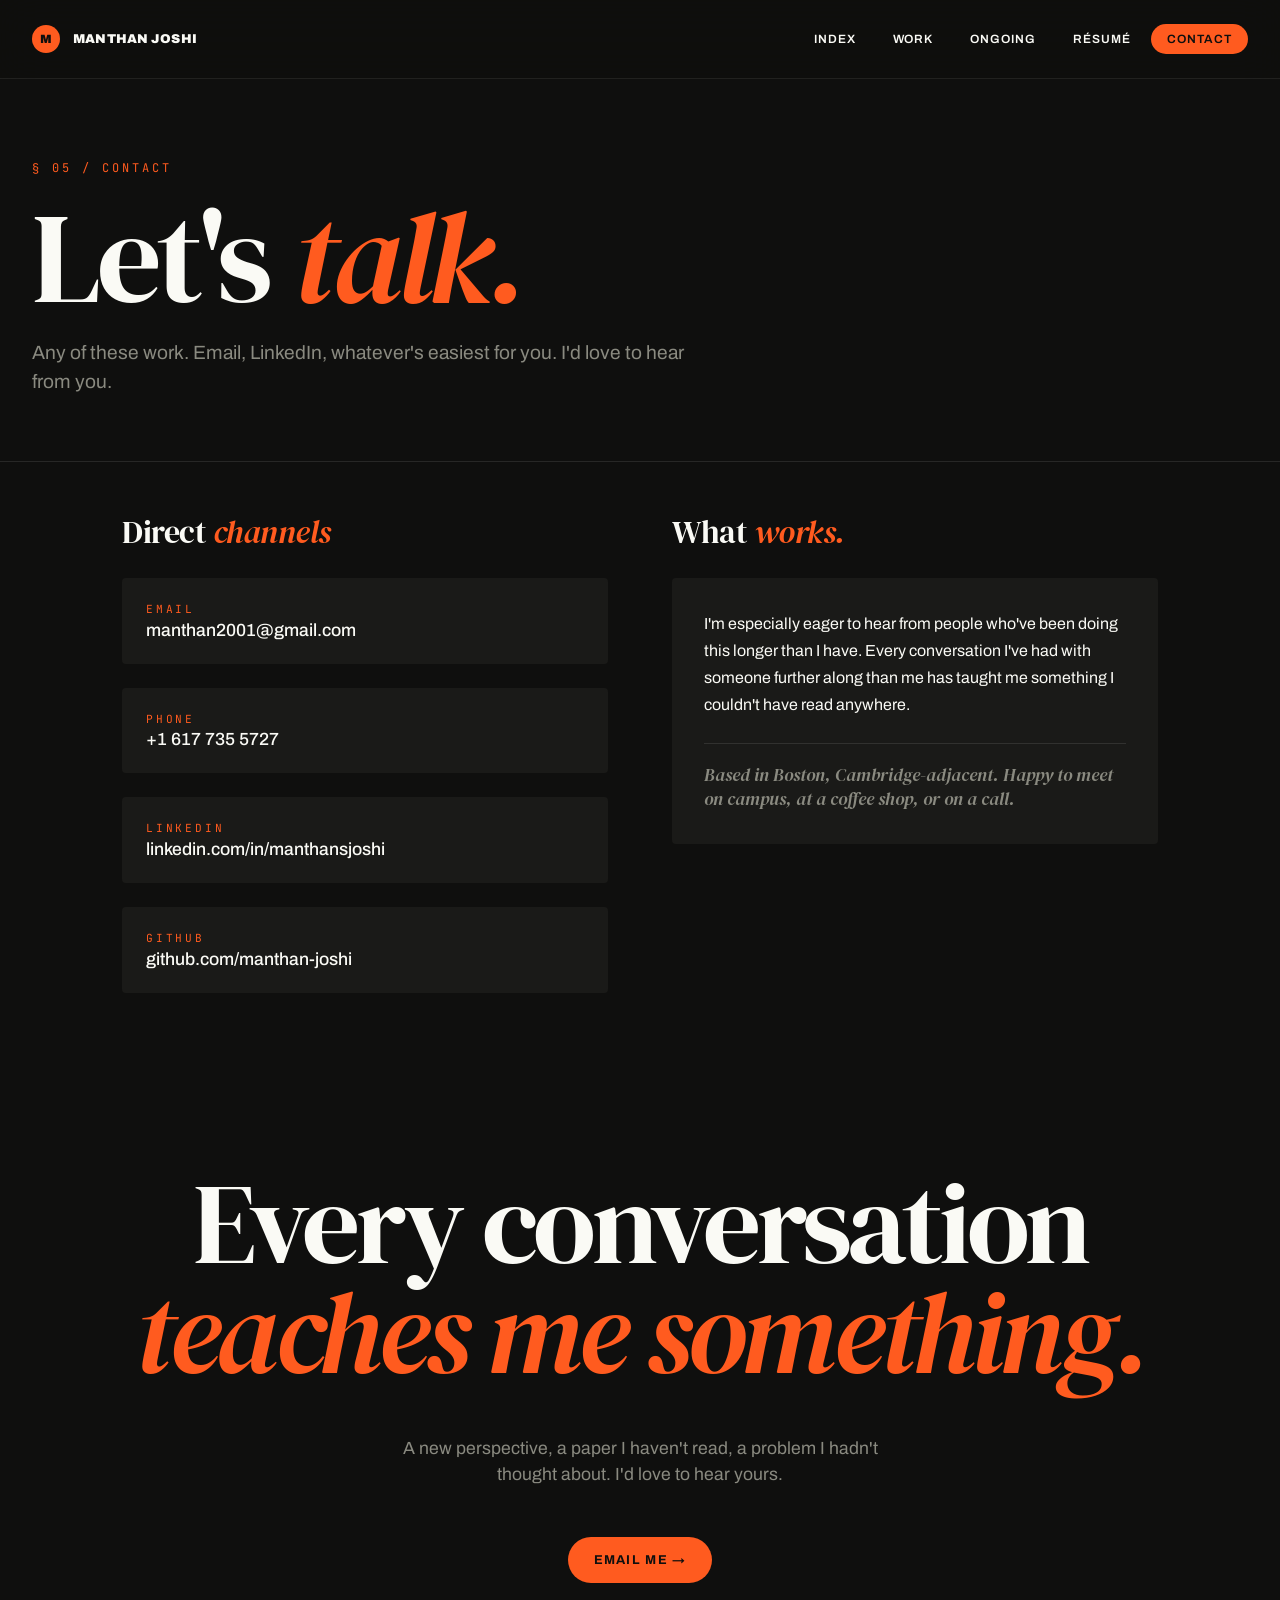
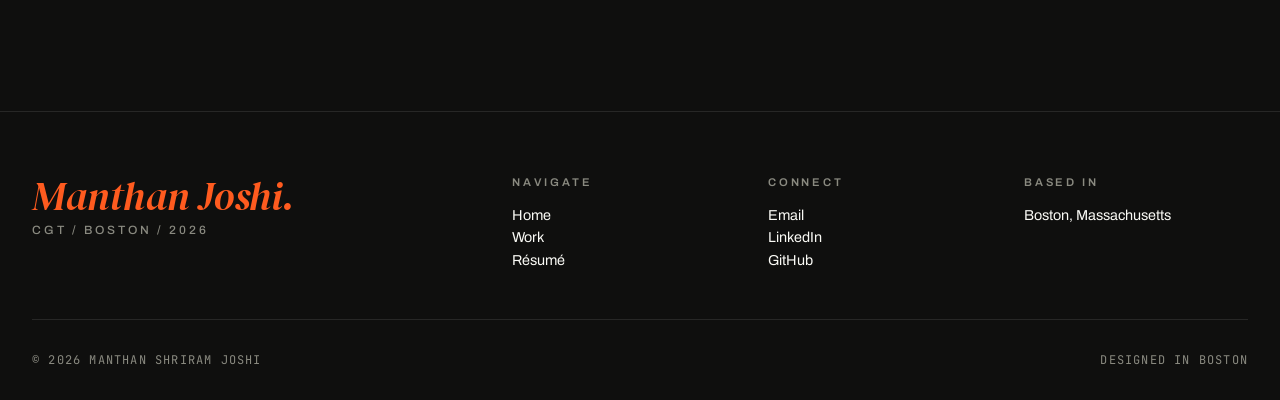
==== commit 2ad971f3: "Add files via upload" ====
--- a/contact.html
+++ b/contact.html
@@ -15,13 +15,14 @@
   <a href="index.html" class="brand"><span class="mark">M</span><span>MANTHAN JOSHI</span></a>
   <div class="nav-links">
     <a href="index.html">Index</a>    <a href="projects.html">Work</a>
+    <a href="ongoing.html">Ongoing</a>
     <a href="resume.html">Résumé</a>
     <a href="contact.html" class="current">Contact</a>
   </div>
 </nav>
 
 <section class="page-hero">
-  <div class="kicker">§ 04 / Contact</div>
+  <div class="kicker">§ 05 / Contact</div>
   <h1>Let's <span class="it">talk.</span></h1>
   <p class="subtitle">Any of these work. Email, LinkedIn, whatever's easiest for you. I'd love to hear from you.</p>
 </section>
